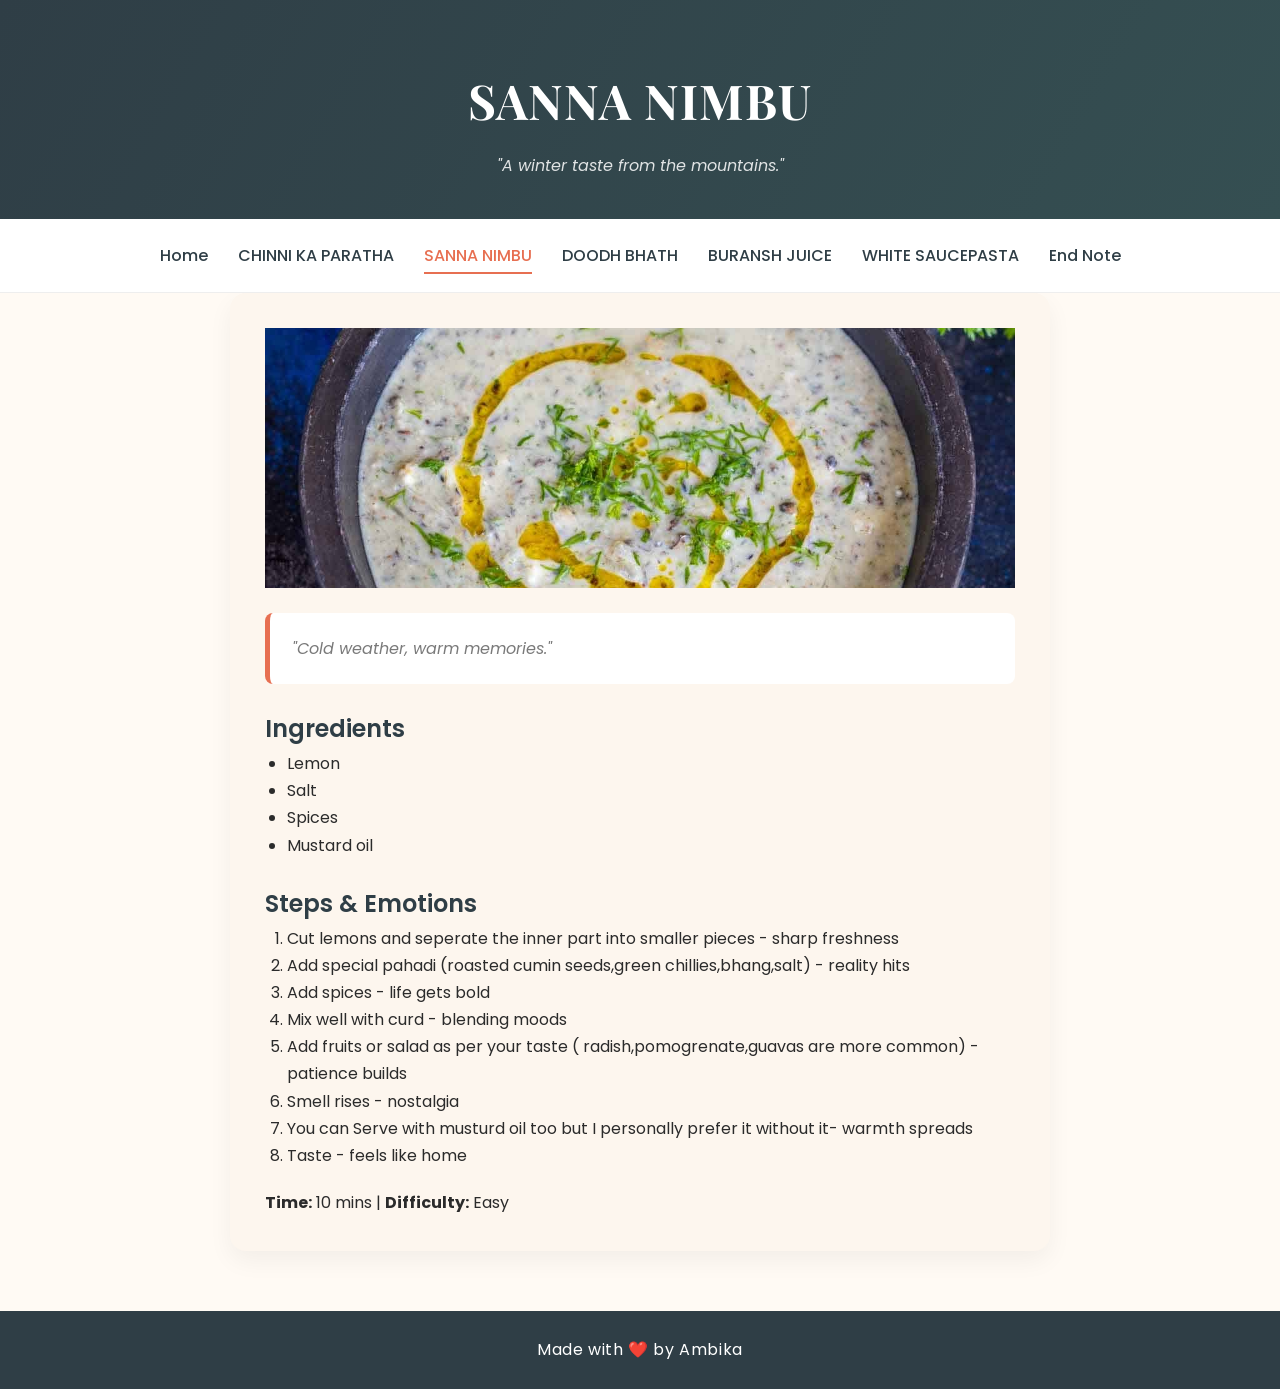
==== dish2.html @ 61531f19 "Add files via upload" ====
<!DOCTYPE html>
<html>
<head>
  <title>SANNA NIMBU</title>
  <link rel="stylesheet" href="styles.css">
  <link href="https://fonts.googleapis.com/css2?family=Playfair+Display&family=Poppins&display=swap" rel="stylesheet">
</head>

<body>

<header>
  <h1>SANNA NIMBU</h1>
  <p>"A winter taste from the mountains."</p>
</header>

<nav>
  <a href="index.html">Home</a>
  <a href="dish1.html">CHINNI KA PARATHA</a>
  <a href="dish2.html" class="active">SANNA NIMBU</a>
  <a href="dish3.html">DOODH BHATH</a>
  <a href="dish4.html">BURANSH JUICE</a>
  <a href="dish5.html">WHITE SAUCEPASTA</a>
  <a href="end.html">End Note</a>
</nav>

<div class="container recipe">

<img src="images/nimbu.jpg" alt="Sanna Nimbu">

<div class="quote">
"Cold weather, warm memories."
</div>

<h2>Ingredients</h2>
<ul>
  <li>Lemon</li>
  <li>Salt</li>
  <li>Spices</li>
  <li>Mustard oil</li>
</ul>

<h2>Steps & Emotions</h2>
<ol>
  <li>Cut lemons and seperate the inner part into smaller pieces - sharp freshness</li>
  <li>Add special pahadi (roasted cumin seeds,green chillies,bhang,salt) - reality hits</li>
  <li>Add spices - life gets bold</li>
  <li>Mix well with curd - blending moods</li>
  <li>Add fruits or salad as per your taste ( radish,pomogrenate,guavas are more common) - patience builds</li>
  <li>Smell rises - nostalgia</li>
  <li>You can Serve with musturd oil too but I personally prefer it without it- warmth spreads</li>
  <li>Taste - feels like home</li>
</ol>

<p><b>Time:</b> 10 mins | <b>Difficulty:</b> Easy</p>

</div>

<footer>Made with ❤️ by Ambika</footer>

</body>
</html>
---- styles.css ----
/* RESET */
* {
  margin: 0;
  padding: 0;
  box-sizing: border-box;
}

/* COLOR SYSTEM */
:root {
  --bg: #fffaf4;
  --paper: #fdf6ee;
  --primary: #2f3e46;
  --accent: #e76f51;
  --accent-soft: #f4a261;
  --text: #2b2b2b;
  --muted: #7a7a7a;
}

/* BODY */
body {
  font-family: 'Poppins', sans-serif;
  background: var(--bg);
  color: var(--text);
  line-height: 1.7;
}

/* HEADER */
header {
  text-align: center;
  padding: 60px 20px 40px;
  background: linear-gradient(120deg, #2f3e46, #354f52);
  color: white;
  position: relative;
}

header h1 {
  font-family: 'Playfair Display', serif;
  font-size: 3rem;
  letter-spacing: 1px;
}

header p {
  margin-top: 10px;
  font-style: italic;
  opacity: 0.85;
}

/* NAVBAR */
nav {
  display: flex;
  justify-content: center;
  gap: 30px;
  padding: 18px;
  background: white;
  position: sticky;
  top: 0;
  z-index: 10;
  border-bottom: 1px solid #eee;
}

nav a {
  text-decoration: none;
  color: var(--primary);
  font-weight: 500;
  position: relative;
  padding: 5px 0;
}

nav a::after {
  content: "";
  position: absolute;
  height: 2px;
  width: 0%;
  left: 0;
  bottom: 0;
  background: var(--accent);
  transition: 0.3s;
}

nav a:hover::after,
nav a.active::after {
  width: 100%;
}

nav a.active {
  color: var(--accent);
}

/* CONTAINER */
.container {
  padding: 60px 80px;
}

/* GRID */
.card-container {
  display: grid;
  grid-template-columns: repeat(auto-fit, minmax(270px, 1fr));
  gap: 35px;
}

/* CARD */
.card {
  background: white;
  border-radius: 16px;
  overflow: hidden;
  transition: 0.4s ease;
  box-shadow: 0 12px 30px rgba(0,0,0,0.08);
  position: relative;
}

.card:hover {
  transform: translateY(-10px) scale(1.01);
  box-shadow: 0 20px 40px rgba(0,0,0,0.12);
}

/* IMAGE */
.card img,
.recipe img {
  width: 100%;
  height: 260px;
  object-fit: cover;
  display: block;
}

/* CARD TEXT */
.card h3 {
  text-align: center;
  padding: 18px;
  font-size: 1.15rem;
  letter-spacing: 0.5px;
}

/* LINK FIX */
.card a {
  text-decoration: none;
  color: inherit;
  display: block;
}

/* RECIPE PAGE */
.recipe {
  max-width: 820px;
  margin: auto;
  background: var(--paper);
  padding: 35px;
  border-radius: 16px;
  box-shadow: 0 10px 25px rgba(0,0,0,0.05);
}

/* QUOTE */
.quote {
  background: #fff;
  padding: 22px;
  margin: 25px 0;
  border-left: 5px solid var(--accent);
  font-style: italic;
  border-radius: 8px;
  color: var(--muted);
}

/* HEADINGS */
h2 {
  margin-top: 25px;
  color: var(--primary);
  font-weight: 600;
}

/* LISTS */
ul, ol {
  margin-left: 22px;
  margin-bottom: 20px;
}

/* LIST ITEM HOVER (subtle interaction) */
li {
  transition: 0.2s;
}

li:hover {
  color: var(--accent);
  transform: translateX(3px);
}

/* FOOTER */
footer {
  text-align: center;
  padding: 25px;
  background: var(--primary);
  color: white;
  margin-top: 60px;
  letter-spacing: 0.6px;
}

/* SMALL SCREEN FIX */
@media (max-width: 768px) {
  .container {
    padding: 30px;
  }
}
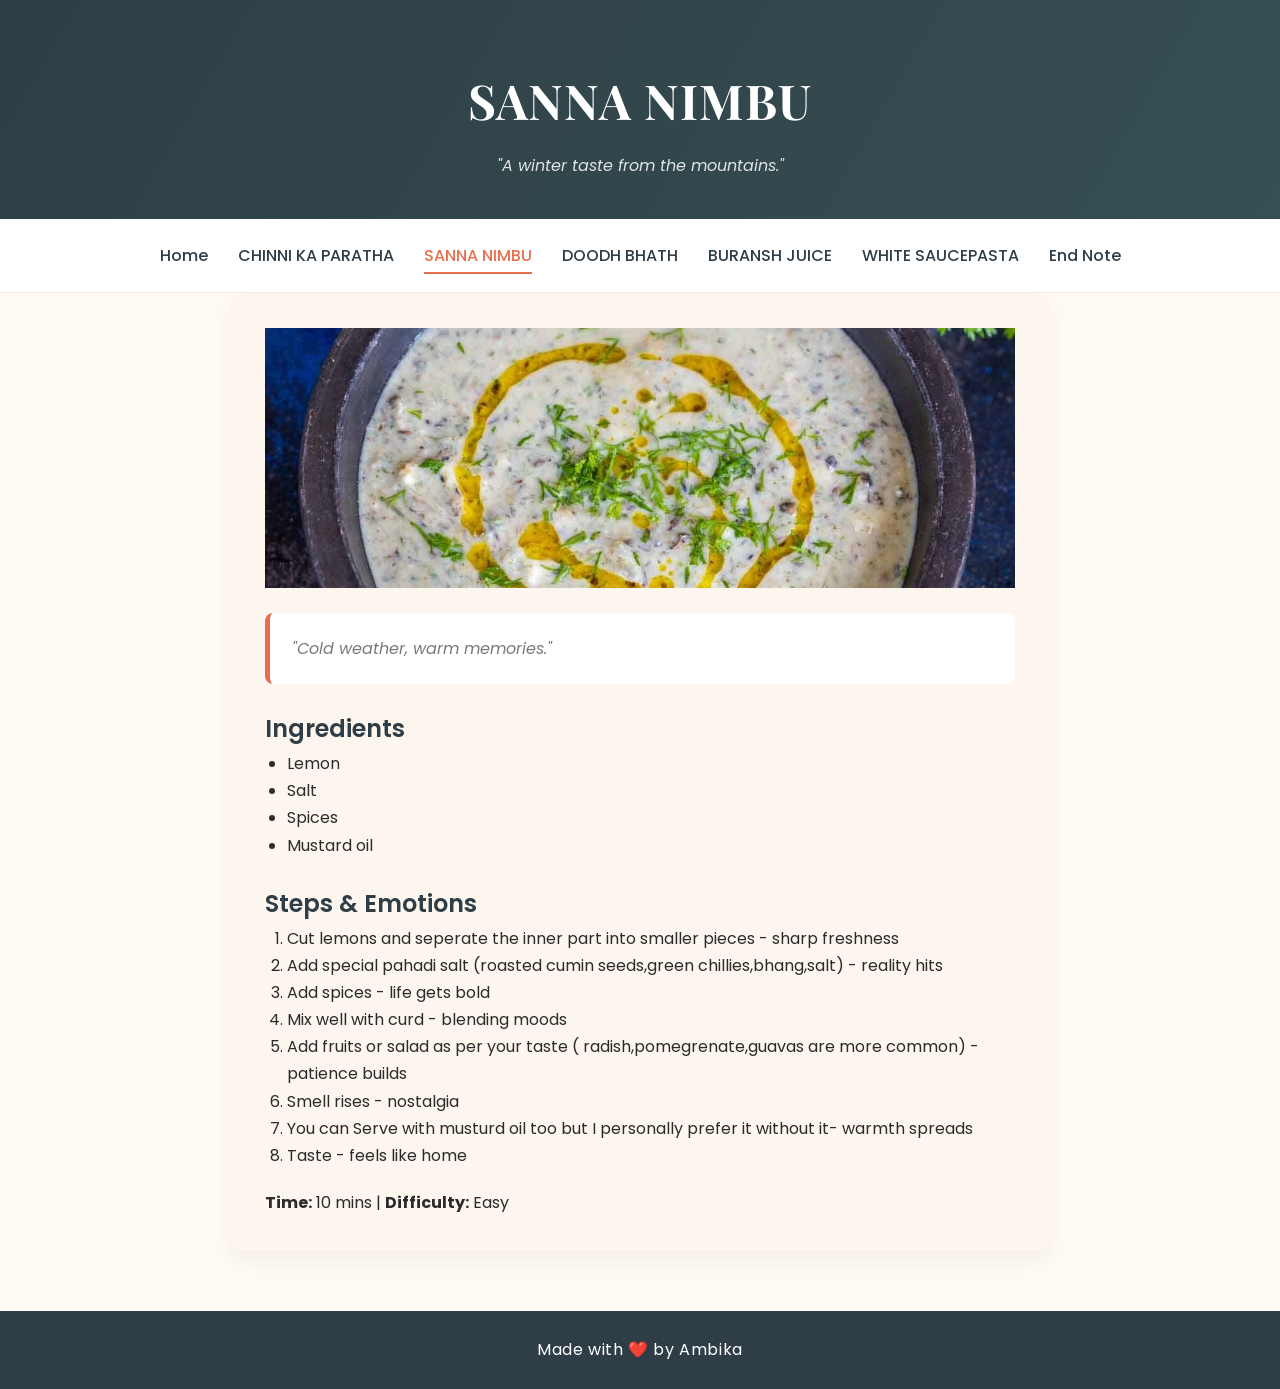
==== commit 78213cf9: "Update dish2.html" ====
--- a/dish2.html
+++ b/dish2.html
@@ -42,10 +42,10 @@
 <h2>Steps & Emotions</h2>
 <ol>
   <li>Cut lemons and seperate the inner part into smaller pieces - sharp freshness</li>
-  <li>Add special pahadi (roasted cumin seeds,green chillies,bhang,salt) - reality hits</li>
+  <li>Add special pahadi  salt (roasted cumin seeds,green chillies,bhang,salt) - reality hits</li>
   <li>Add spices - life gets bold</li>
   <li>Mix well with curd - blending moods</li>
-  <li>Add fruits or salad as per your taste ( radish,pomogrenate,guavas are more common) - patience builds</li>
+  <li>Add fruits or salad as per your taste ( radish,pomegrenate,guavas are more common) - patience builds</li>
   <li>Smell rises - nostalgia</li>
   <li>You can Serve with musturd oil too but I personally prefer it without it- warmth spreads</li>
   <li>Taste - feels like home</li>
@@ -58,4 +58,4 @@
 <footer>Made with ❤️ by Ambika</footer>
 
 </body>
-</html>+</html>
